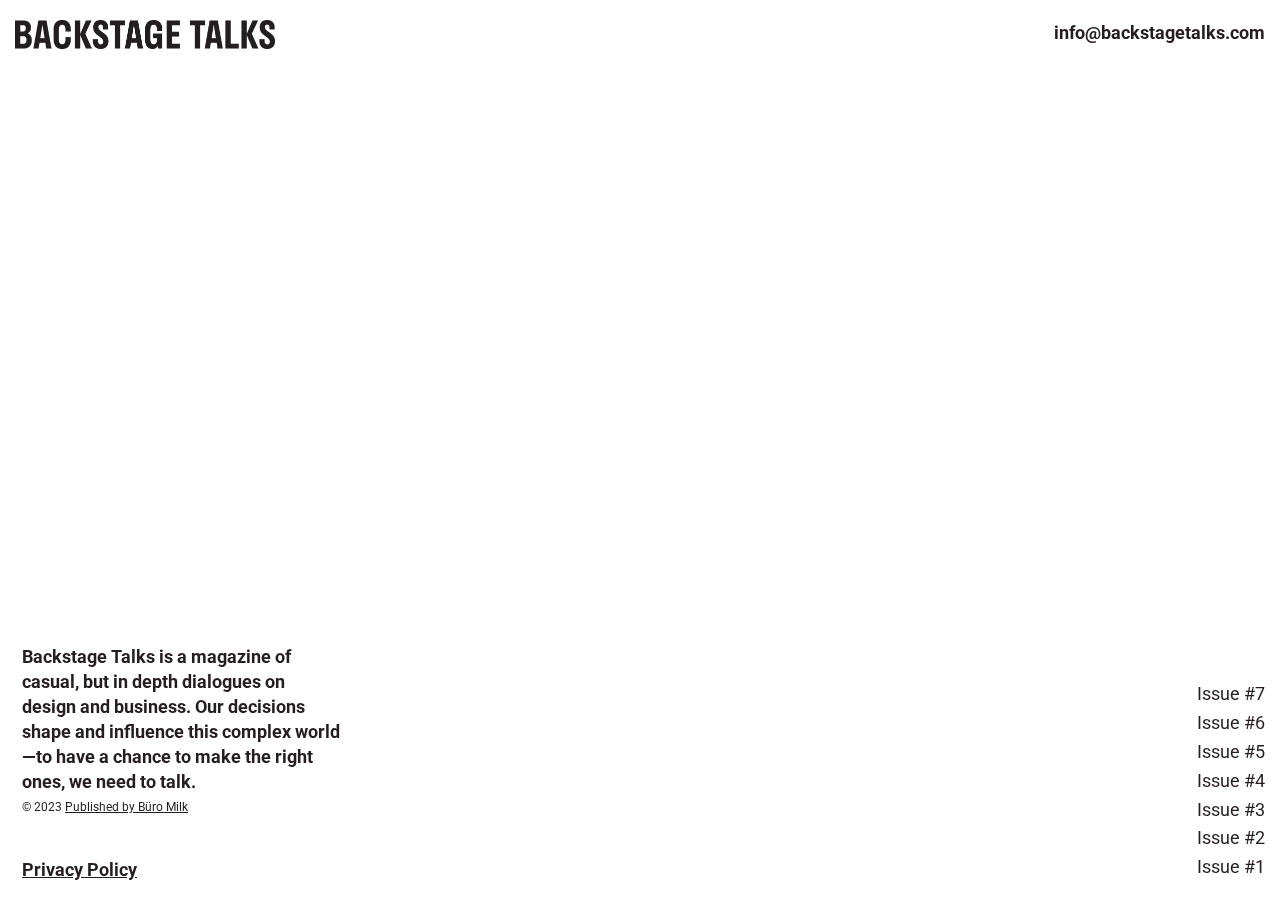
==== index.html @ e9040530 "first commit" ====
<!DOCTYPE html>
<html>

<head>
    <meta charset="UTF-8">
    <title>Backstage Talks Magazine</title>
    <meta name="viewport" content="width=device-width, initial-scale=1" />
    <link rel="stylesheet" href="index.css">
    <link rel="preconnect" href="https://fonts.googleapis.com">
    <link rel="preconnect" href="https://fonts.gstatic.com" crossorigin>
    <link href="https://fonts.googleapis.com/css2?family=Roboto:wght@400;700&display=swap" rel="stylesheet">
</head>

<body>
    <div class="logo">
        <img src="backstage_talks_logo.png" alt="Logo">
    </div>
    <div class="contact">
        <a href="#">info@backstagetalks.com</a>
    </div>
    <div class="description">
        <p>Backstage Talks is a magazine of casual, but in depth dialogues on design and business. Our decisions shape
            and
            influence this complex world—to have a chance to make the right ones, we need to talk.</p>

        <span class="copyright">© 2023 <a href="http://milk.sk/" target="_blank">Published by Büro Milk</a></span>
        <br>
        <br>
        <br>
        <a href="/privacy.html">Privacy Policy</a>
    </div>
    <div>
        <ul class="menu">
            <li><a href="#" class="menulink">Issue #7</a></li>
            <li><a class="menulink">Issue #6</a></li>
            <li><a class="menulink">Issue #5</a></li>
            <li><a class="menulink">Issue #4</a></li>
            <li><a class="menulink">Issue #3</a></li>
            <li><a class="menulink">Issue #2</a></li>
            <li><a class="menulink">Issue #1</a></li>

        </ul>
    </div>


</body>

</html>

<!-- <p><a href="#C4">Jump to Chapter 4</a></p>
<p><a href="#C8">Jump to Chapter 10</a></p>
<a href="./privacy.html">Contact</a>

<h2>Chapter 1</h2>
<p>This chapter explains ba bla bla</p>

<h2>Chapter 2</h2>
<p>This chapter explains ba bla bla</p>

<h2>Chapter 3</h2>
<p>This chapter explains ba bla bla</p>

<h2 id="C4">Chapter 4</h2>
<p>This chapter explains ba bla bla</p>

<h2>Chapter 5</h2>
<p>This chapter explains ba bla bla</p>

<h2>Chapter 6</h2>
<p>This chapter explains ba bla bla</p>

<h2>Chapter 7</h2>
<p>This chapter explains ba bla bla</p>

<h2 id="C8">Chapter 8</h2>
<p>This chapter explains ba bla bla</p>

<h2>Chapter 9</h2>
<p>This chapter explains ba bla bla</p> -->
---- index.css ----
* {
  margin: 0;
  padding: 0;
  border: 0;
  box-sizing: border-box;
}

body {
  font-family: "Roboto", sans-serif;
  color: #251d20;
  font-size: 18px;
}
a {
  color: #251d20;
  text-decoration: underline;
}

.logo {
  position: fixed;
  top: 0;
  left: 15px;
  padding-top: 20px;
}

.logo img {
  width: 260px;
  height: auto;
}

.contact {
  position: fixed;
  text-align: right;
  right: 15px;
  top: 20px;
}
.contact a {
  text-decoration: none;
}

.description {
  position: fixed;
  bottom: 18px;
  left: 22px;
  width: 320px;
  margin-top: 0;
}

.contact,
.description p,
br + a {
  font-weight: 700;
  line-height: 25px;
}

.copyright {
  font-size: 12px;
  font-weight: 400;
}

.menu {
  position: fixed;
  bottom: 18px;
  right: 15px;
  width: 200px;
  text-align: right;
  list-style: none;
  line-height: 1.6;
}

.menu a {
  text-decoration: none;
}
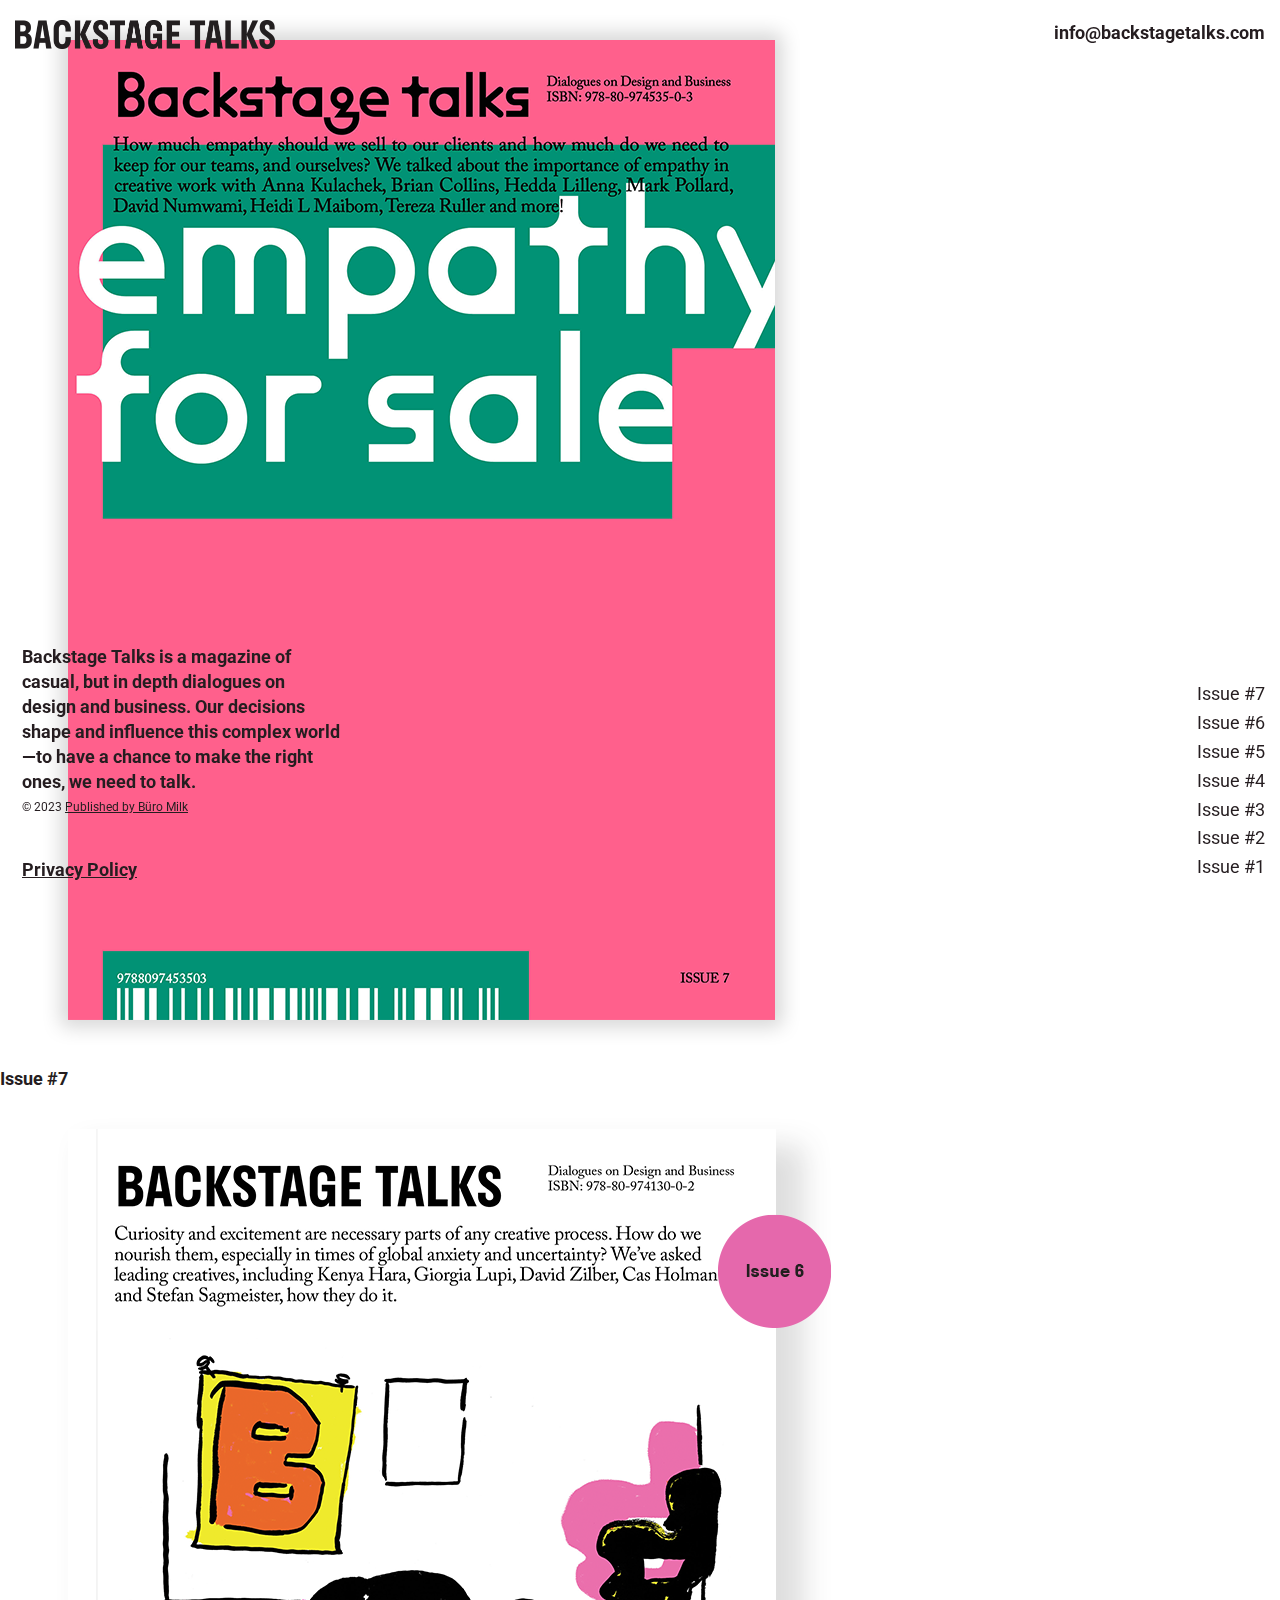
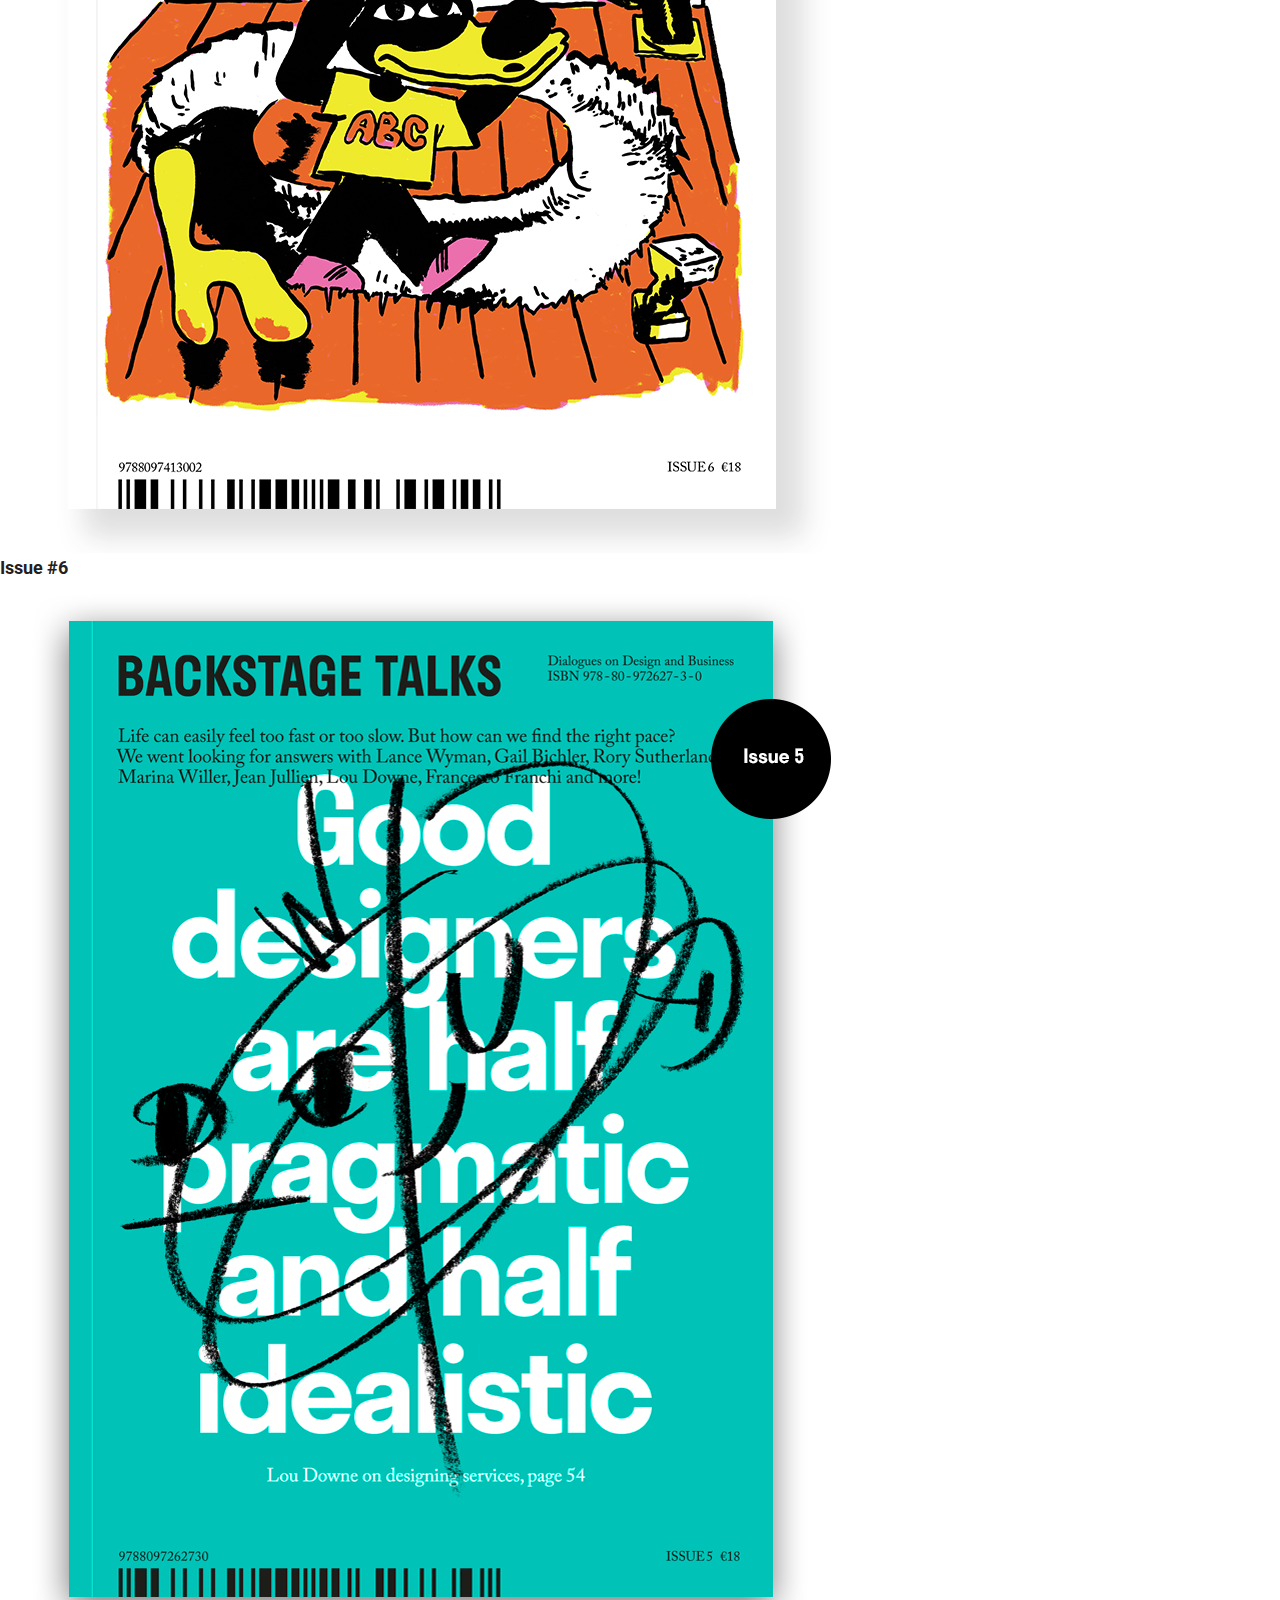
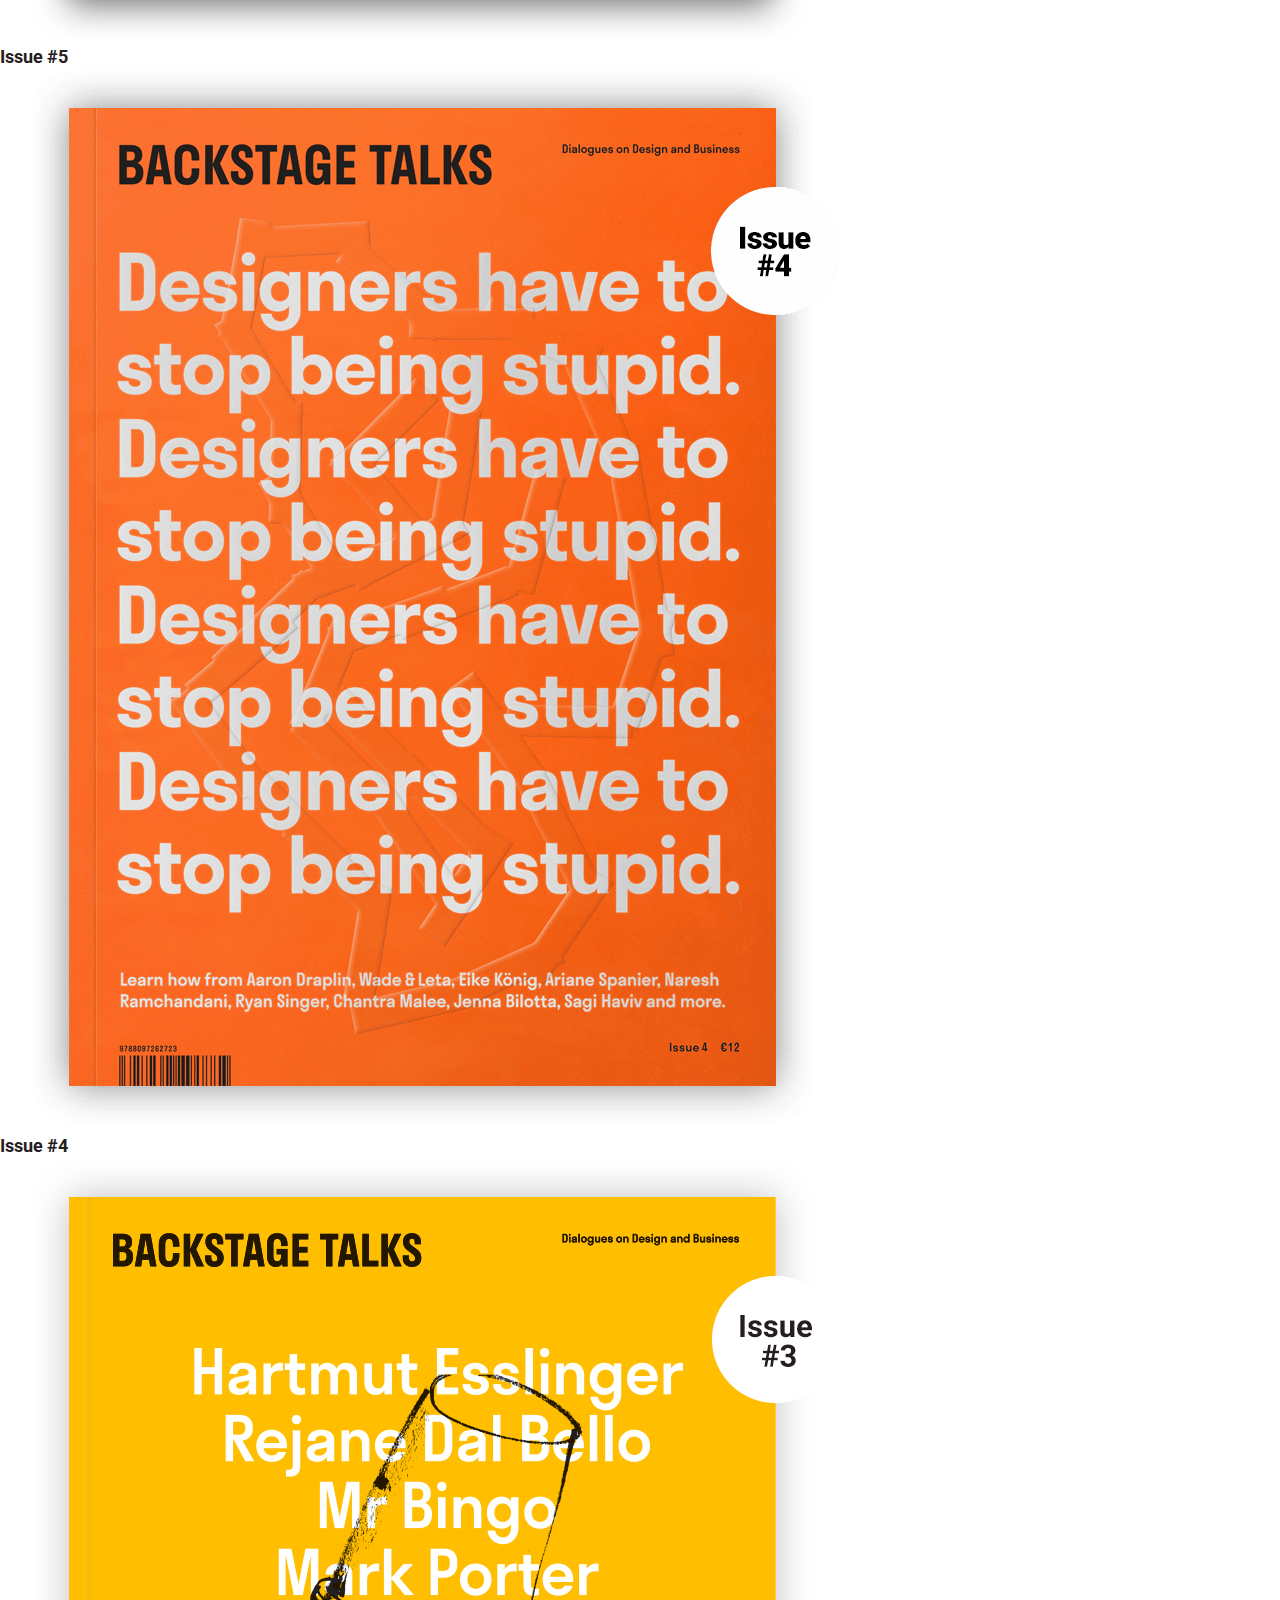
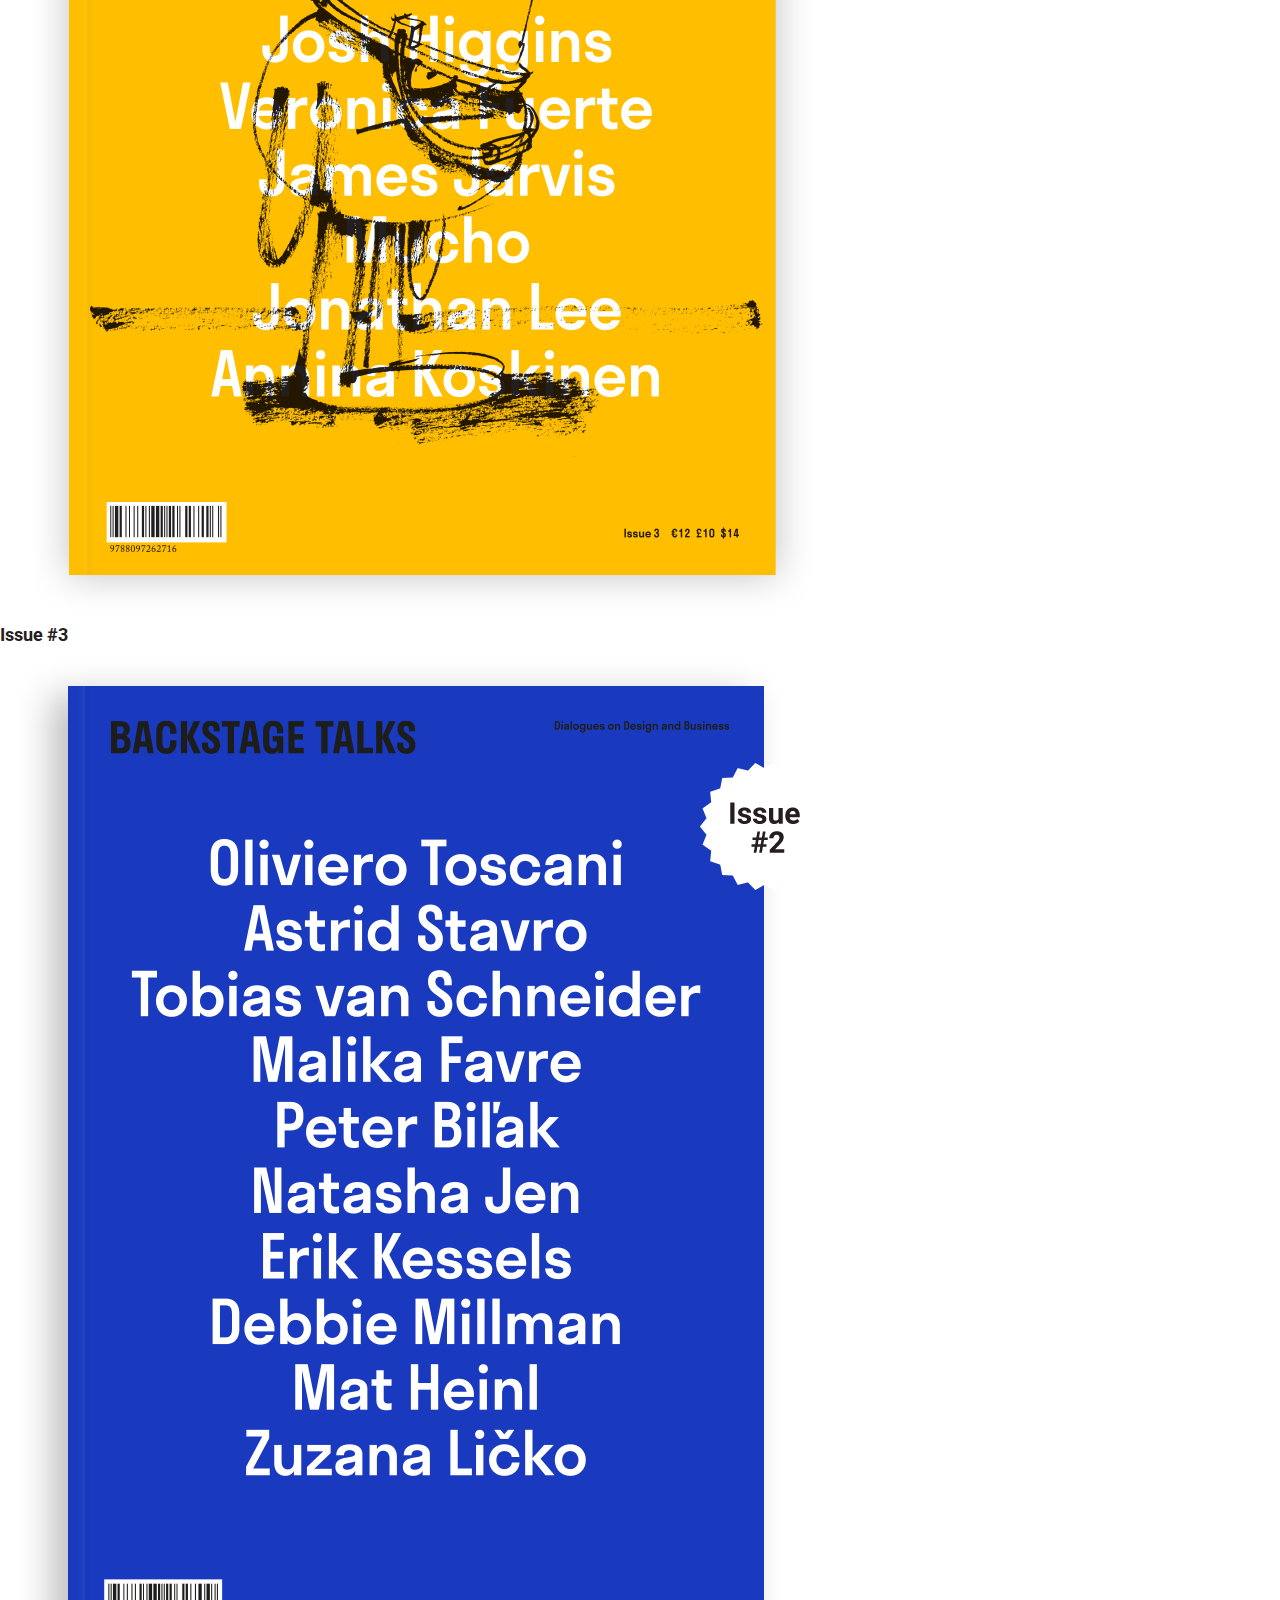
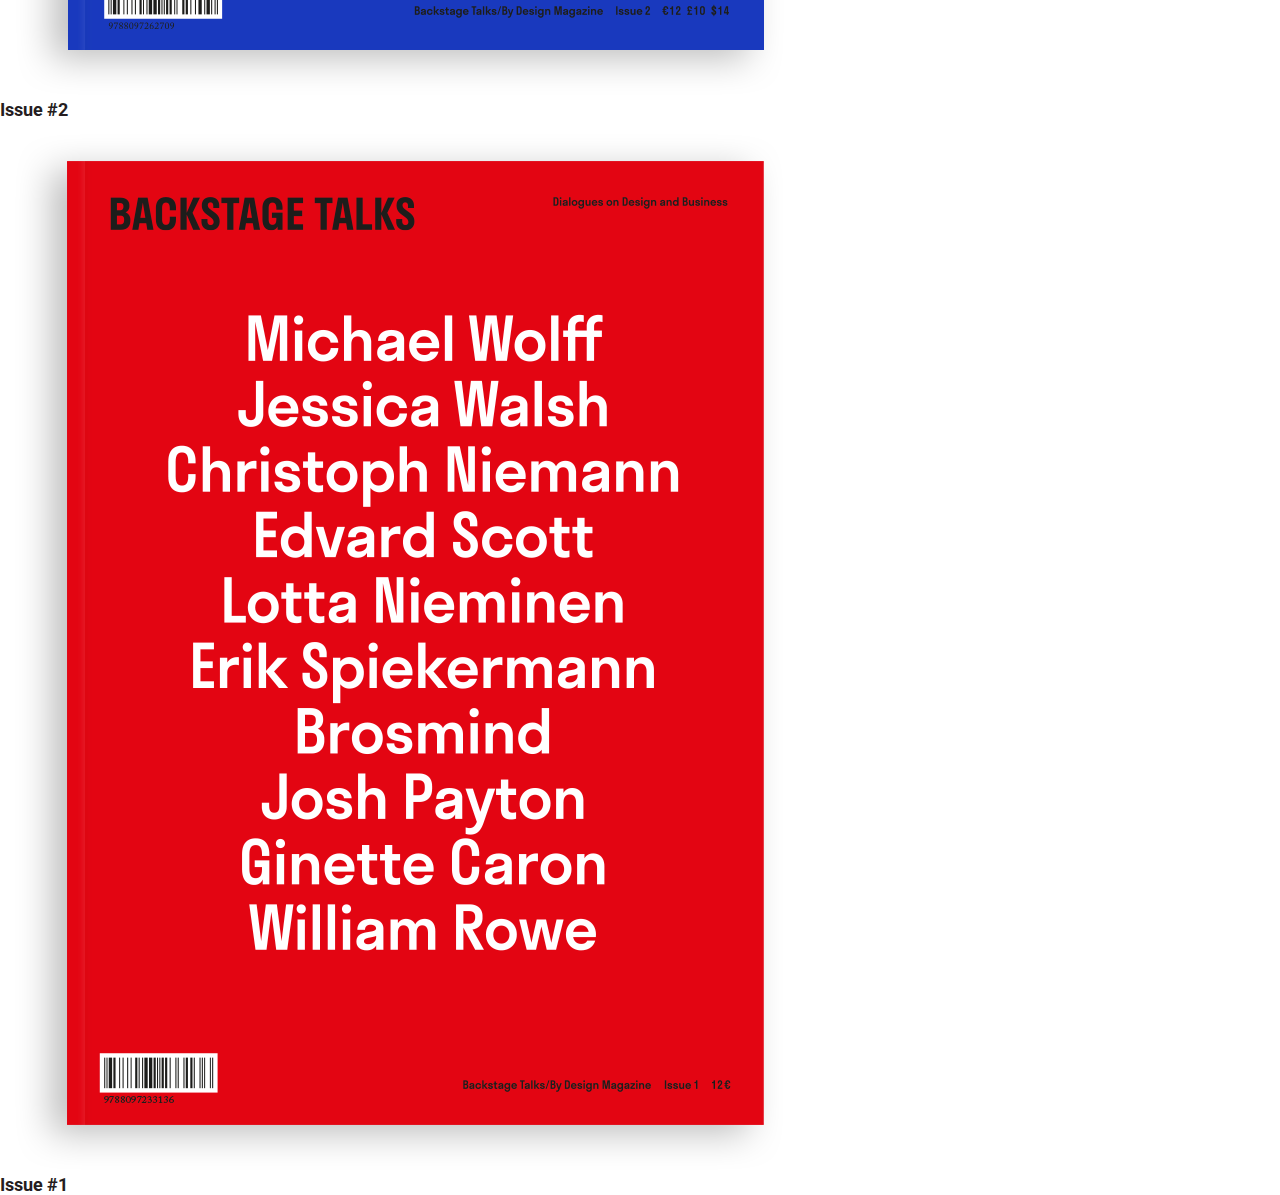
==== commit 808076c2: "main content added" ====
--- a/index.html
+++ b/index.html
@@ -13,7 +13,7 @@
 
 <body>
     <div class="logo">
-        <img src="backstage_talks_logo.png" alt="Logo">
+        <img src="images/backstage_talks_logo.png" alt="Logo">
     </div>
     <div class="contact">
         <a href="#">info@backstagetalks.com</a>
@@ -22,7 +22,6 @@
         <p>Backstage Talks is a magazine of casual, but in depth dialogues on design and business. Our decisions shape
             and
             influence this complex world—to have a chance to make the right ones, we need to talk.</p>
-
         <span class="copyright">© 2023 <a href="http://milk.sk/" target="_blank">Published by Büro Milk</a></span>
         <br>
         <br>
@@ -31,49 +30,50 @@
     </div>
     <div>
         <ul class="menu">
-            <li><a href="#" class="menulink">Issue #7</a></li>
-            <li><a class="menulink">Issue #6</a></li>
-            <li><a class="menulink">Issue #5</a></li>
-            <li><a class="menulink">Issue #4</a></li>
-            <li><a class="menulink">Issue #3</a></li>
-            <li><a class="menulink">Issue #2</a></li>
-            <li><a class="menulink">Issue #1</a></li>
+            <li><a href="#issue7" class="menulink">Issue #7</a></li>
+            <li><a href="#issue6" class="menulink">Issue #6</a></li>
+            <li><a href="#issue5" class="menulink">Issue #5</a></li>
+            <li><a onclick="asd()">Issue #4</a></li>
+            <li><a href="#issue3" class="menulink">Issue #3</a></li>
+            <li><a href="#issue2" class="menulink">Issue #2</a></li>
+            <li><a href="#issue1" class="menulink">Issue #1</a></li>
 
         </ul>
     </div>
 
+    <div class="container">
+        <section class="cover bir" id="issue7" data-color="white">
+            <img class="cover-img" src="images/backstagetalks_cover_issue_7.png" alt="Backstage talks Issue 7">
+            <h4>Issue #7</h4>
+        </section>
+        <section class="cover iki" id="issue6" data-color="red">
+            <img class="cover-img" src="images/backstagetalks_cover_issue_6.png" alt="Backstage talks Issue 6">
+            <h4>Issue #6</h4>
+        </section>
+        <section class="cover" id="issue5" data-color="green">
+            <img class="cover-img" src="images/backstagetalks_cover_issue_5.png" alt="Backstage talks Issue 5">
+            <h4>Issue #5</h4>
+        </section>
+        <section class="cover" id="issue4">
+            <img class="cover-img" src="images/backstagetalks_cover_issue_4.png" alt="Backstage talks Issue 4">
+            <h4>Issue #4</h4>
+        </section>
+        <section class="cover" id="issue3">
+            <img class="cover-img" src="images/backstagetalks_cover_issue_3.png" alt="Backstage talks Issue 3">
+            <h4>Issue #3</h4>
+        </section>
+        <section class="cover" id="issue2">
+            <img class="cover-img" src="images/backstagetalks_cover_issue_2.png" alt="Backstage talks Issue 2">
+            <h4>Issue #2</h4>
+        </section>
+        <section class="cover" id="issue1">
+            <img class="cover-img" src="images/backstagetalks_cover_issue_1.png" alt="Backstage talks Issue 1">
+            <h4>Issue #1</h4>
+        </section>
+    </div>
+
+    <script src="index.js"></script>
 
 </body>
 
-</html>
-
-<!-- <p><a href="#C4">Jump to Chapter 4</a></p>
-<p><a href="#C8">Jump to Chapter 10</a></p>
-<a href="./privacy.html">Contact</a>
-
-<h2>Chapter 1</h2>
-<p>This chapter explains ba bla bla</p>
-
-<h2>Chapter 2</h2>
-<p>This chapter explains ba bla bla</p>
-
-<h2>Chapter 3</h2>
-<p>This chapter explains ba bla bla</p>
-
-<h2 id="C4">Chapter 4</h2>
-<p>This chapter explains ba bla bla</p>
-
-<h2>Chapter 5</h2>
-<p>This chapter explains ba bla bla</p>
-
-<h2>Chapter 6</h2>
-<p>This chapter explains ba bla bla</p>
-
-<h2>Chapter 7</h2>
-<p>This chapter explains ba bla bla</p>
-
-<h2 id="C8">Chapter 8</h2>
-<p>This chapter explains ba bla bla</p>
-
-<h2>Chapter 9</h2>
-<p>This chapter explains ba bla bla</p> -->+</html>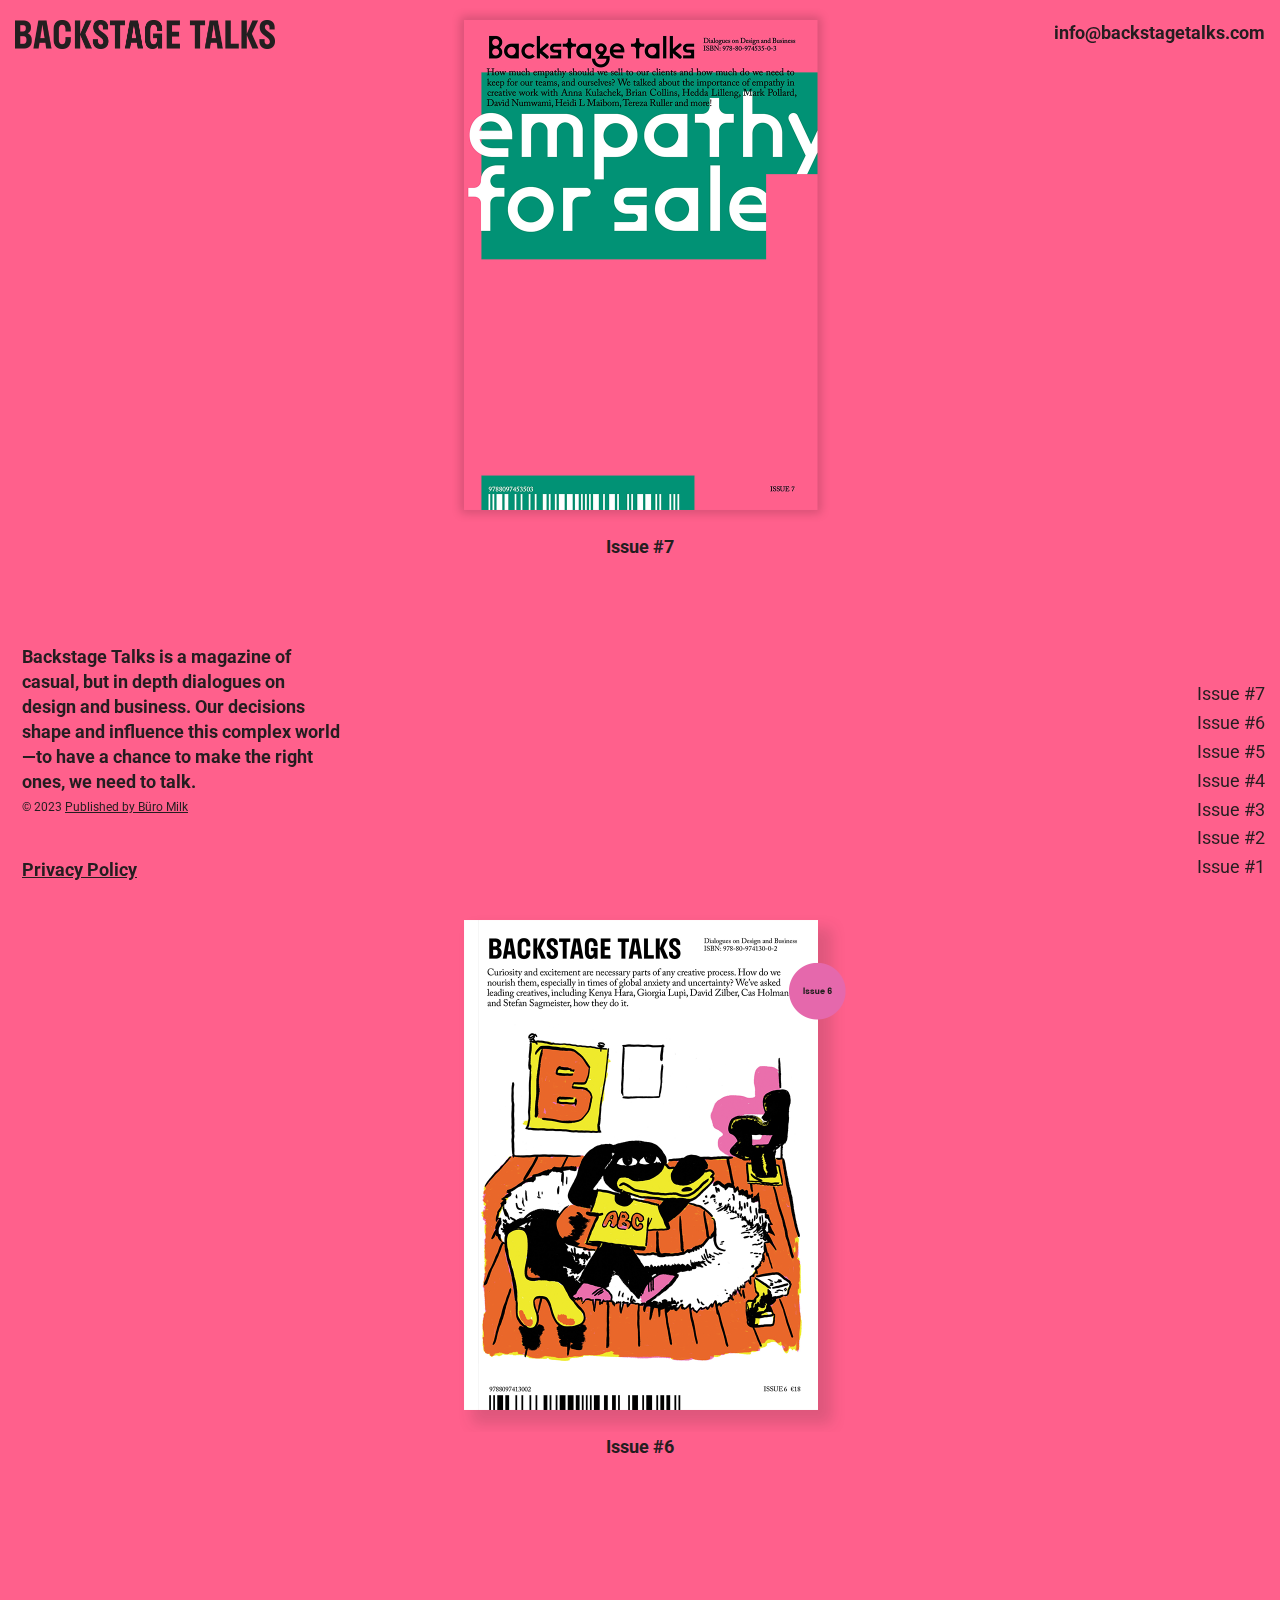
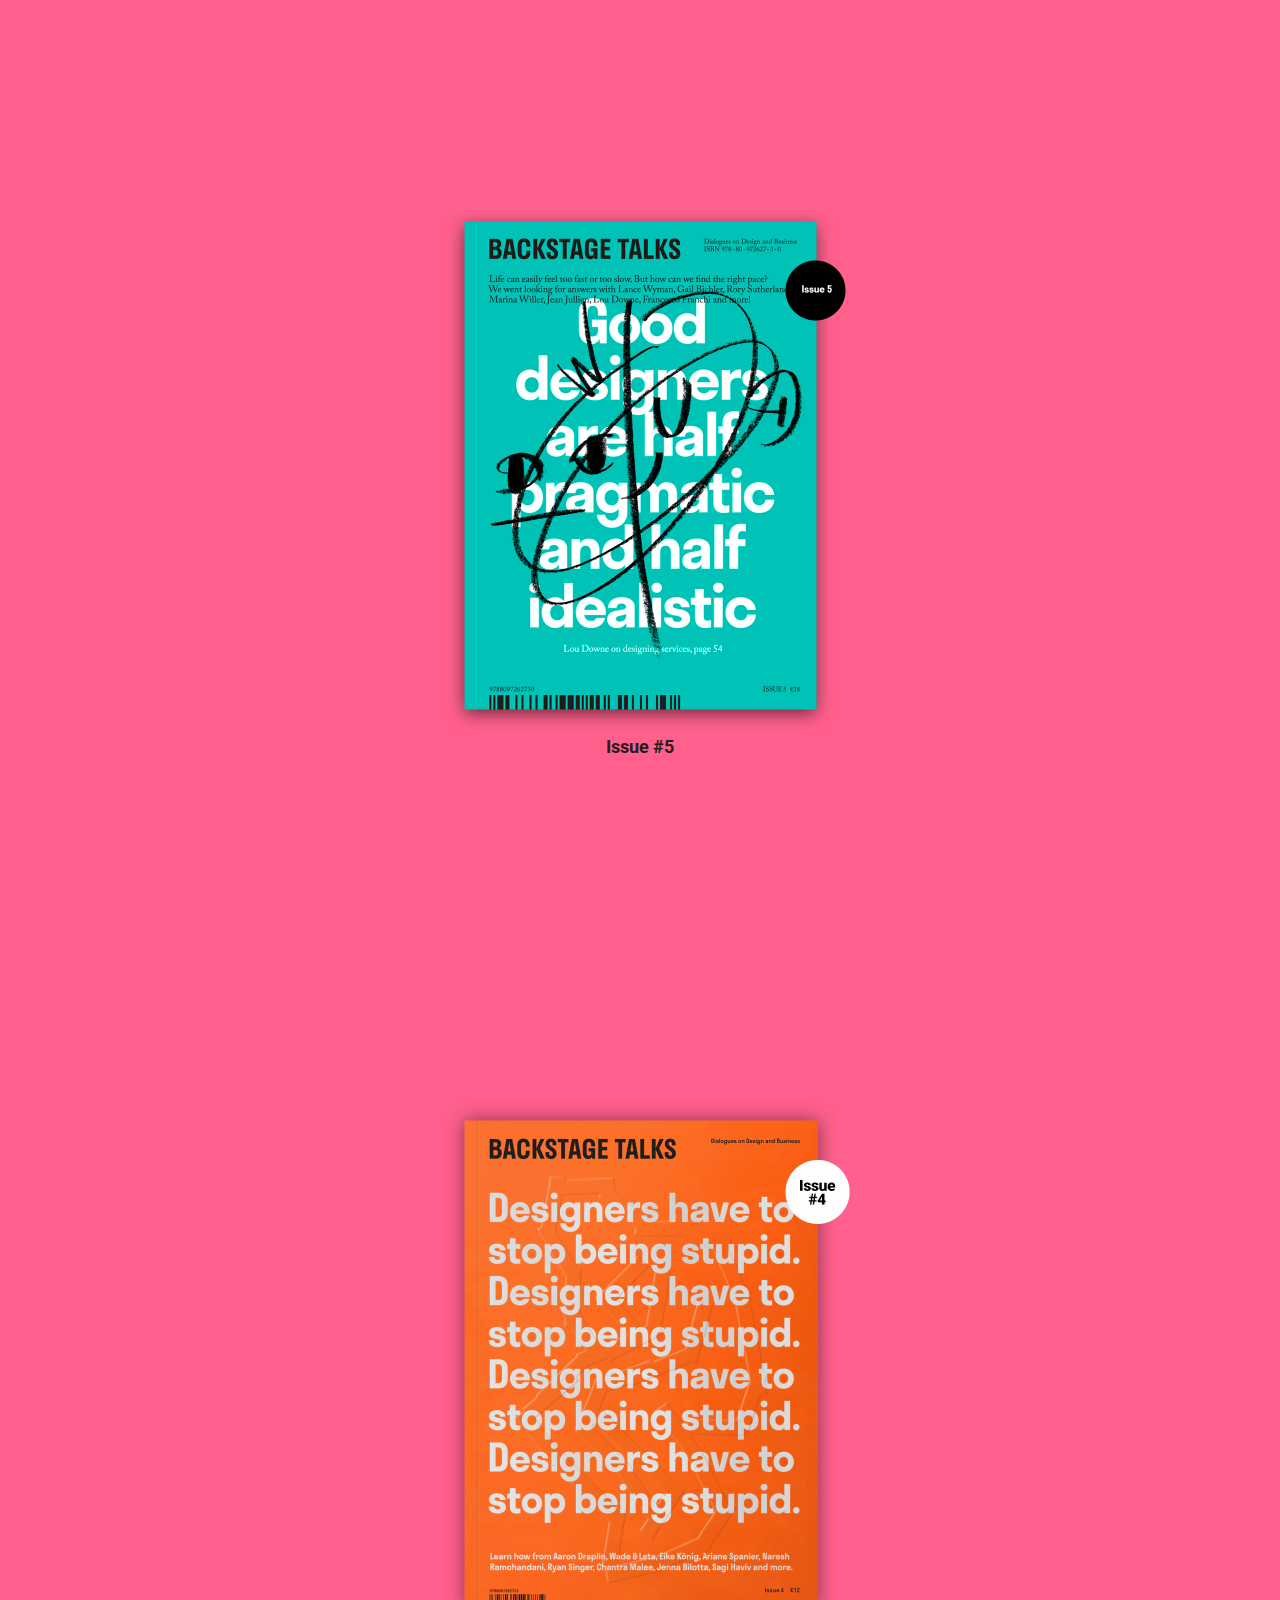
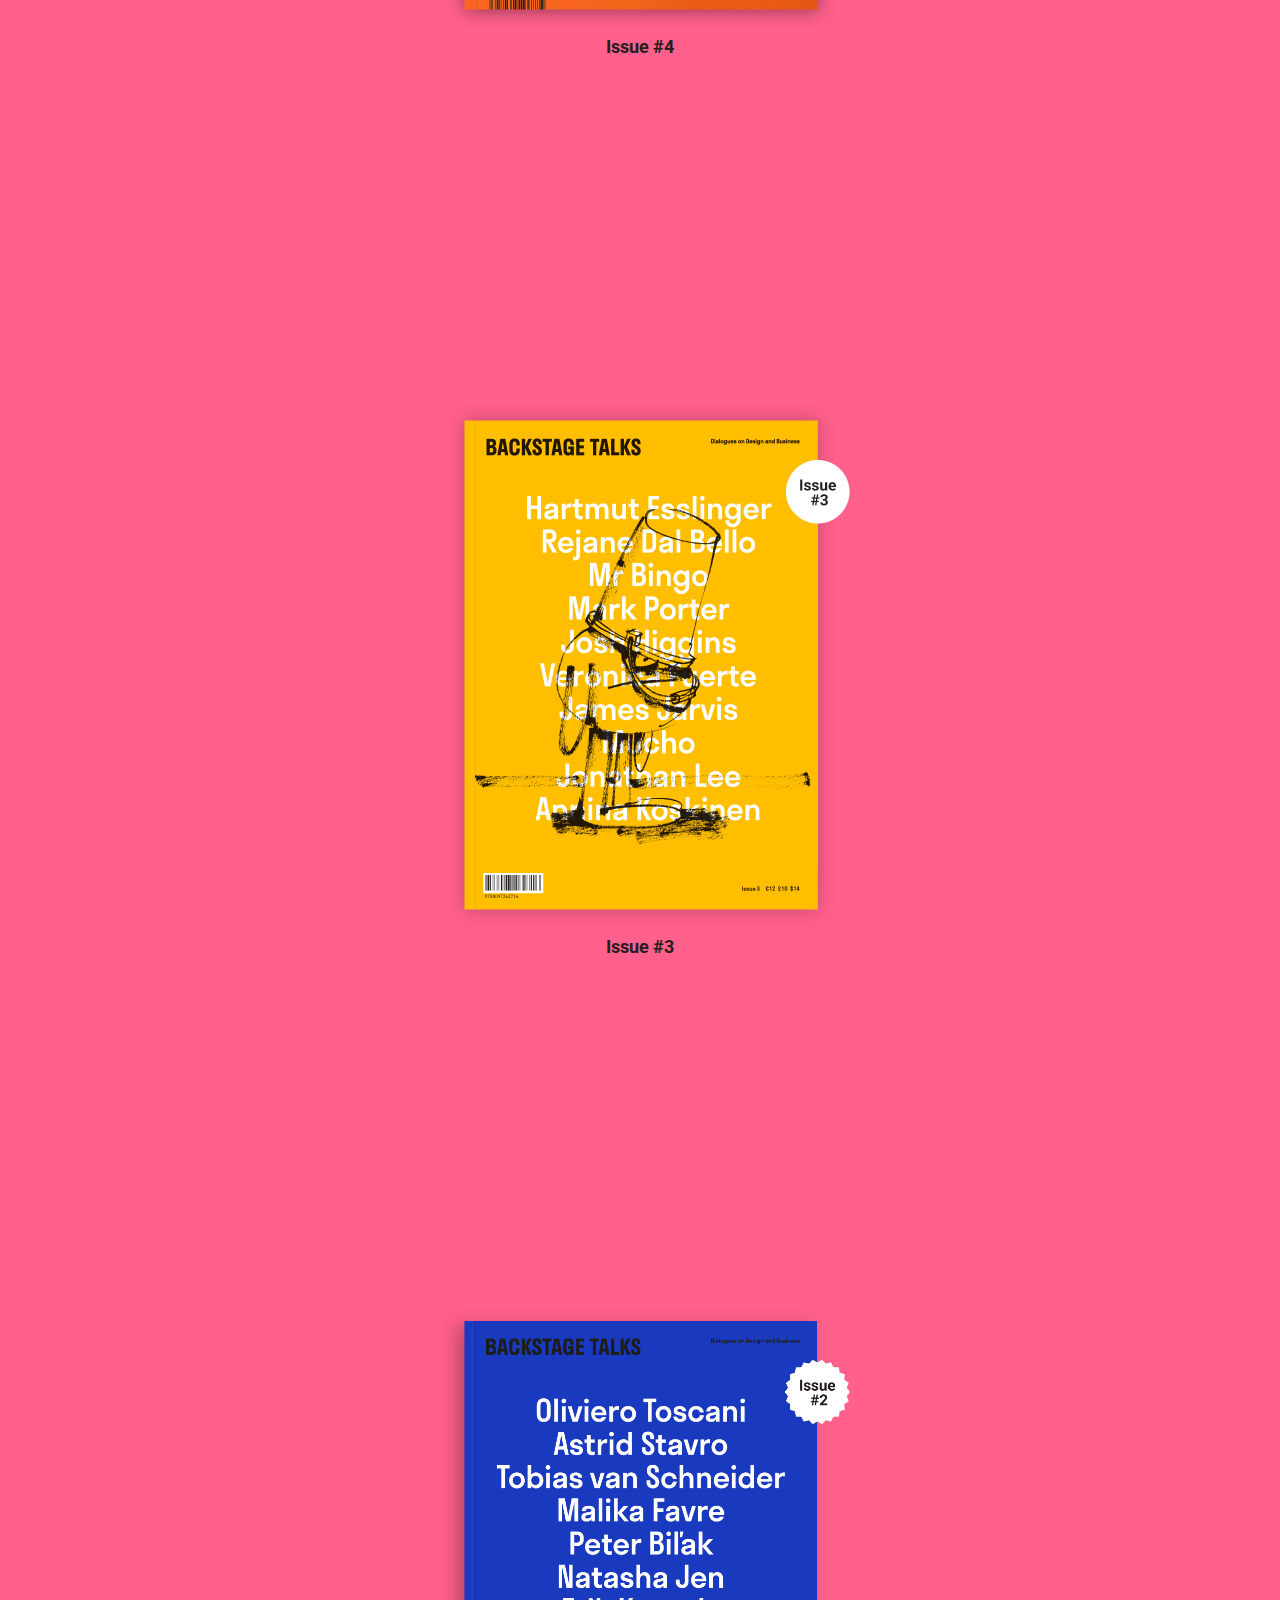
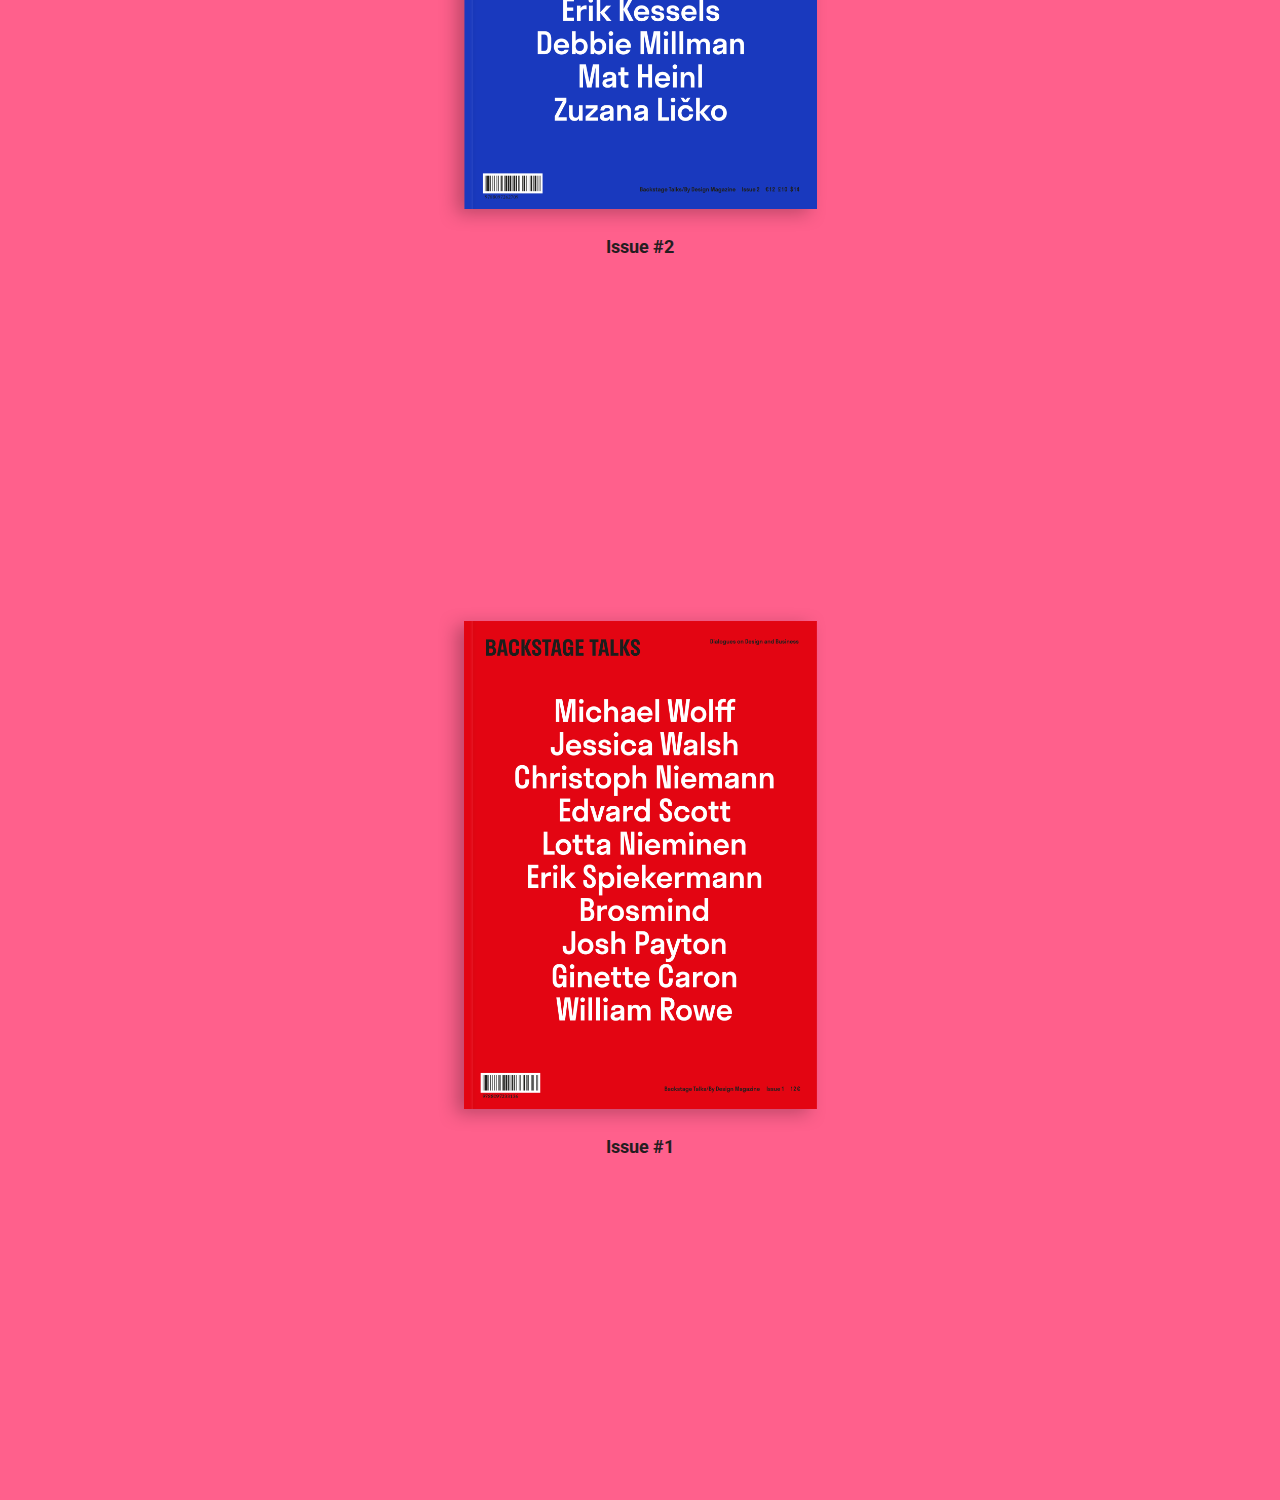
==== commit 60cd21fd: "data-color added for covers" ====
--- a/index.html
+++ b/index.html
@@ -42,31 +42,31 @@
     </div>
 
     <div class="container">
-        <section class="cover bir" id="issue7" data-color="white">
+        <section class="cover" id="issue7" data-color="#ff608c">
             <img class="cover-img" src="images/backstagetalks_cover_issue_7.png" alt="Backstage talks Issue 7">
             <h4>Issue #7</h4>
         </section>
-        <section class="cover iki" id="issue6" data-color="red">
+        <section class="cover" id="issue6" data-color="#fff">
             <img class="cover-img" src="images/backstagetalks_cover_issue_6.png" alt="Backstage talks Issue 6">
             <h4>Issue #6</h4>
         </section>
-        <section class="cover" id="issue5" data-color="green">
+        <section class="cover" id="issue5" data-color="#00c1b5">
             <img class="cover-img" src="images/backstagetalks_cover_issue_5.png" alt="Backstage talks Issue 5">
             <h4>Issue #5</h4>
         </section>
-        <section class="cover" id="issue4">
+        <section class="cover" id="issue4" data-color="#ff6519">
             <img class="cover-img" src="images/backstagetalks_cover_issue_4.png" alt="Backstage talks Issue 4">
             <h4>Issue #4</h4>
         </section>
-        <section class="cover" id="issue3">
+        <section class="cover" id="issue3" data-color="#ffbe00">
             <img class="cover-img" src="images/backstagetalks_cover_issue_3.png" alt="Backstage talks Issue 3">
             <h4>Issue #3</h4>
         </section>
-        <section class="cover" id="issue2">
+        <section class="cover" id="issue2" data-color="#1d3fbb">
             <img class="cover-img" src="images/backstagetalks_cover_issue_2.png" alt="Backstage talks Issue 2">
             <h4>Issue #2</h4>
         </section>
-        <section class="cover" id="issue1">
+        <section class="cover" id="issue1" data-color="#e30512">
             <img class="cover-img" src="images/backstagetalks_cover_issue_1.png" alt="Backstage talks Issue 1">
             <h4>Issue #1</h4>
         </section>
--- a/index.css
+++ b/index.css
@@ -3,12 +3,20 @@
   padding: 0;
   border: 0;
   box-sizing: border-box;
+  scroll-behavior: smooth;
+}
+
+html {
+  scroll-snap-type: y mandatory;
 }
 
 body {
   font-family: "Roboto", sans-serif;
   color: #251d20;
+  background-color: #ff608c;
   font-size: 18px;
+  transition: background-color 300ms ease-out 200ms;
+  overflow-x: hidden;
 }
 a {
   color: #251d20;
@@ -70,3 +78,17 @@
 .menu a {
   text-decoration: none;
 }
+
+/* Cover */
+/* @media (min-width: 992px) and (min-height: 650px) */
+
+.cover {
+  height: 100vh;
+  scroll-snap-align: start;
+  text-align: center;
+}
+
+.cover-img {
+  width: 420px;
+  height: 532px;
+}
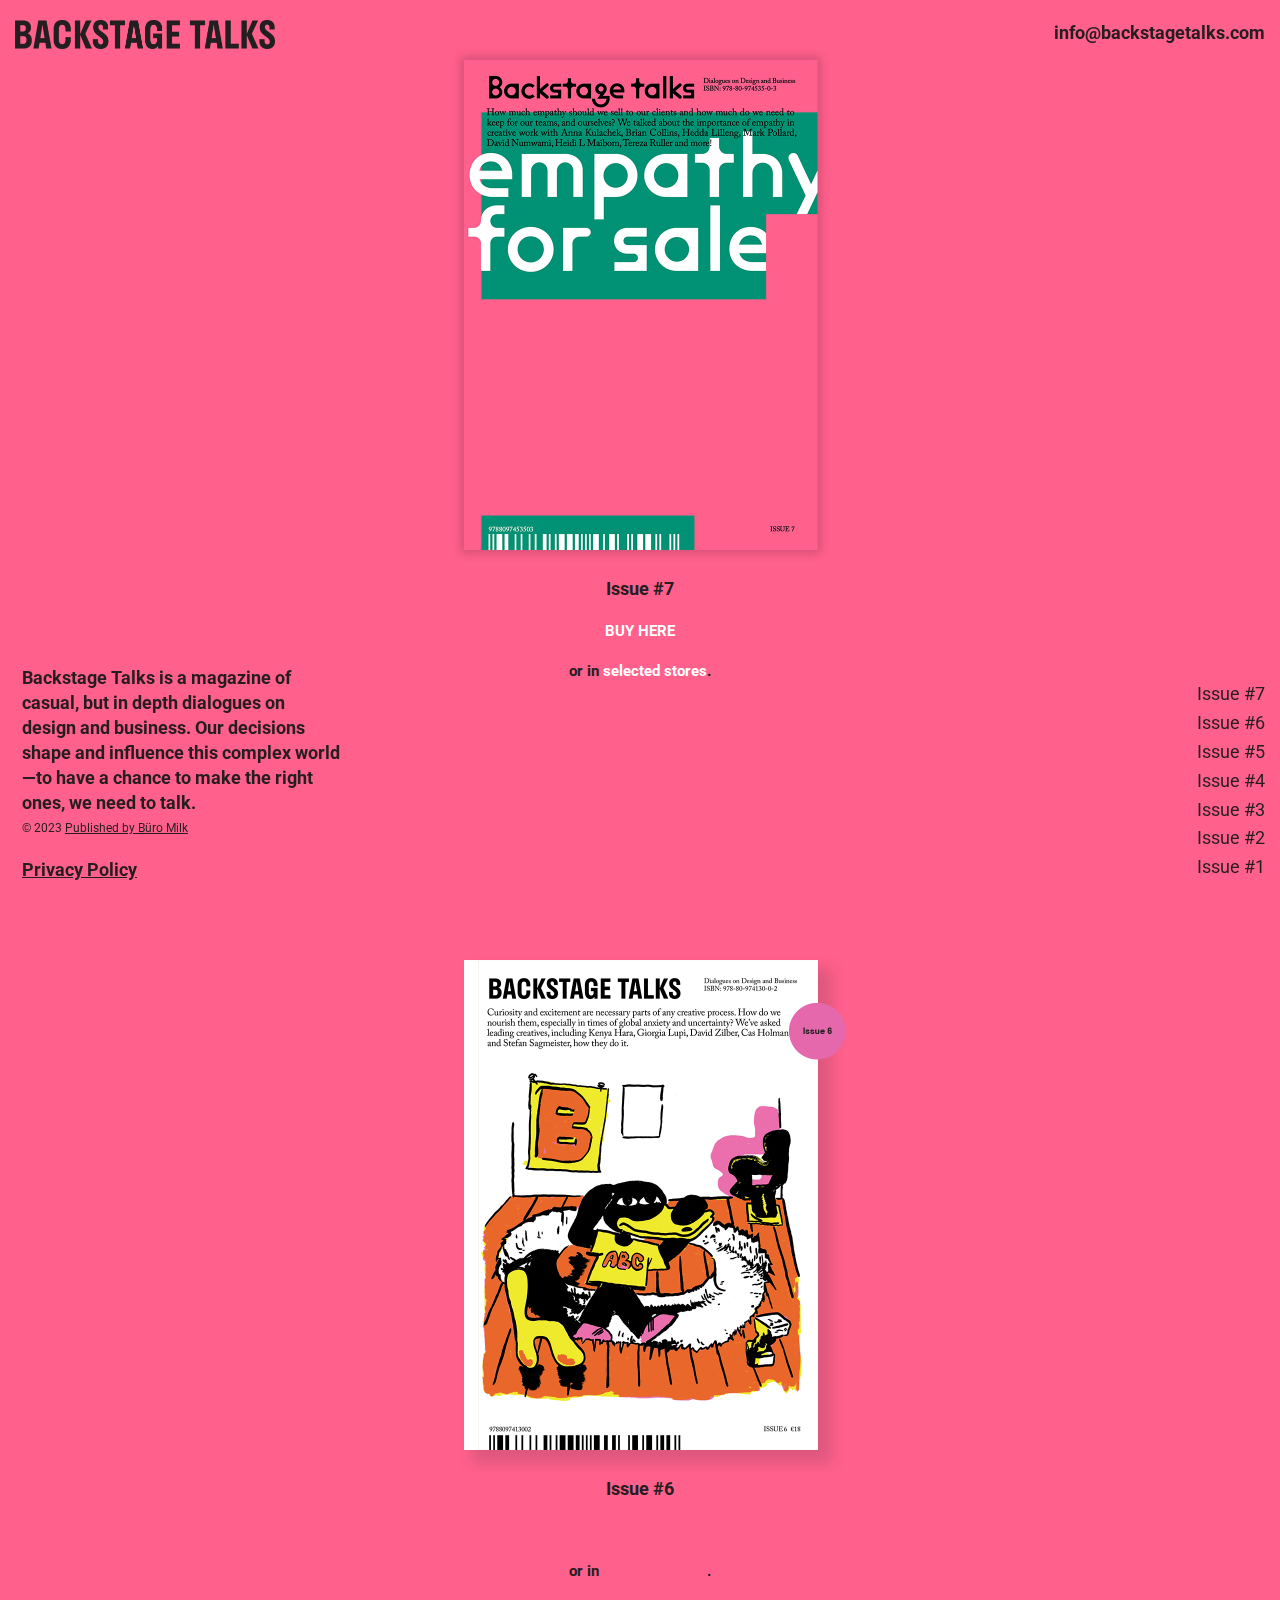
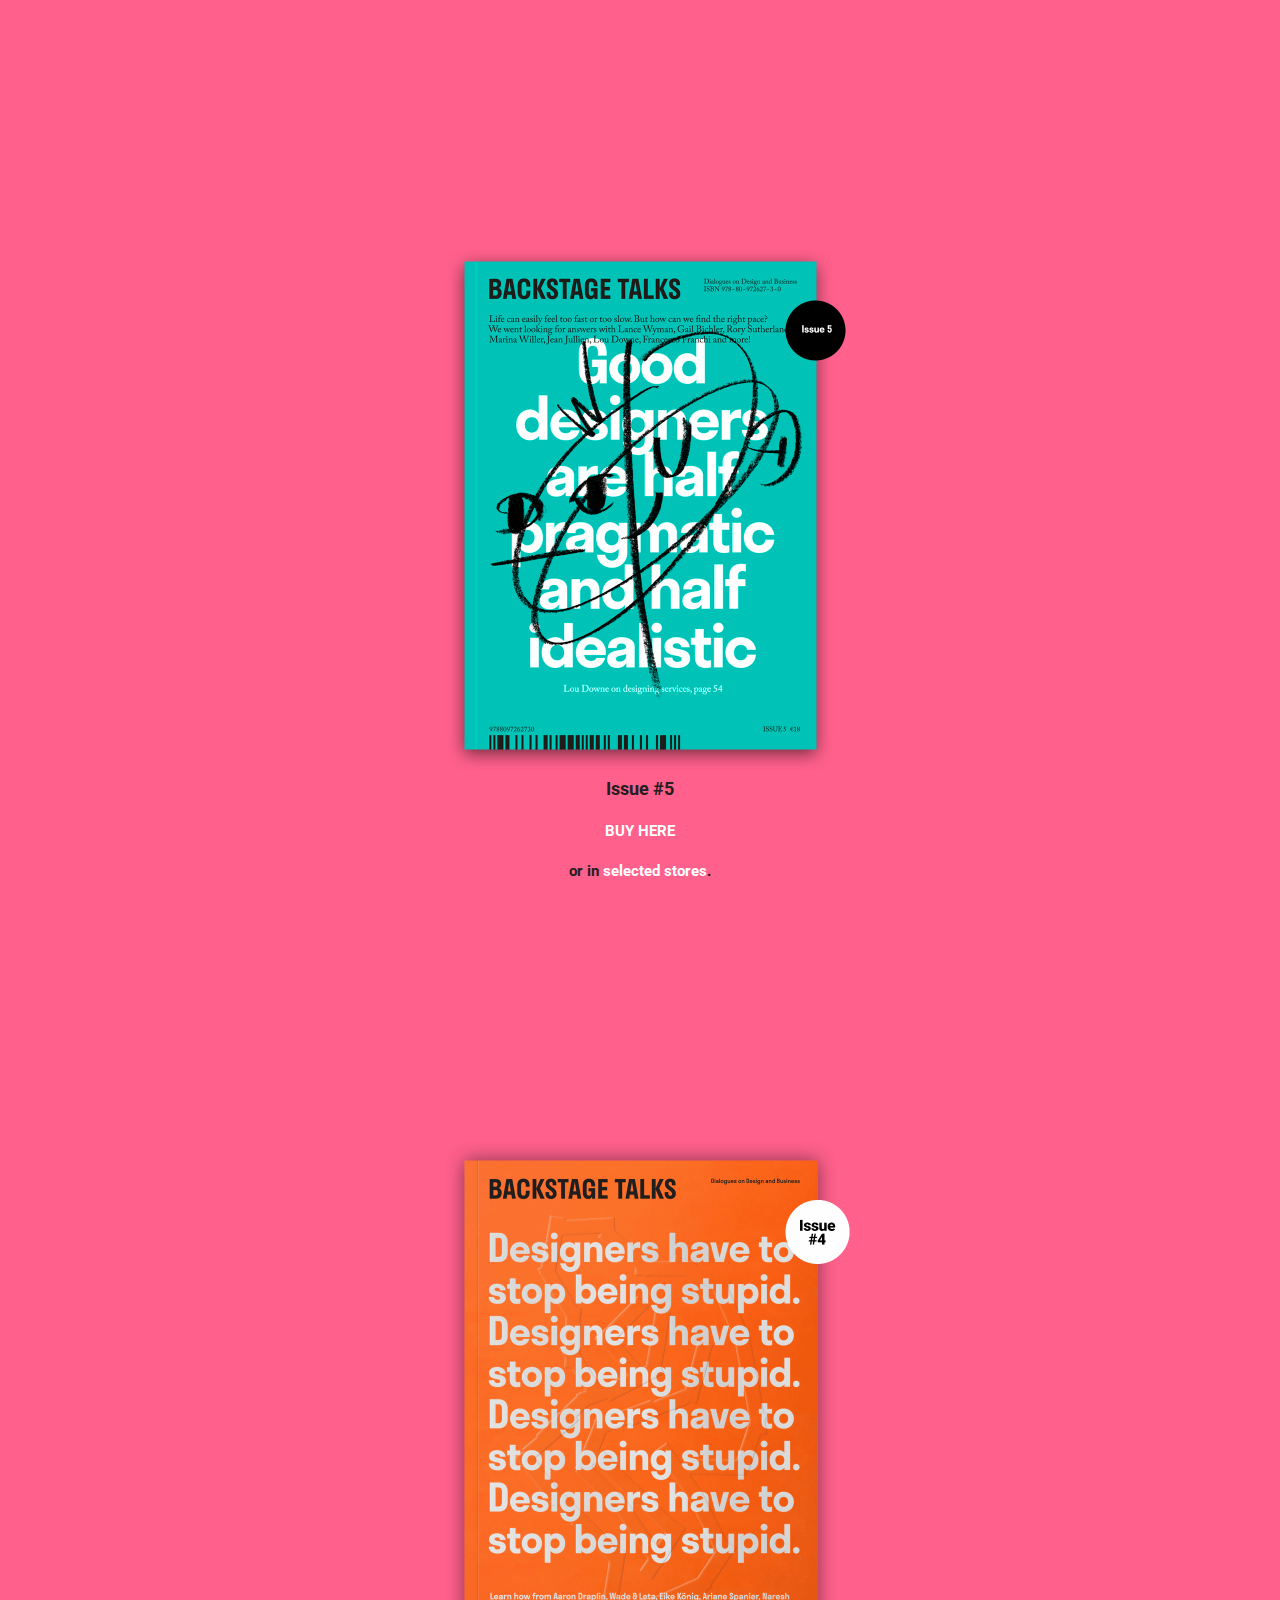
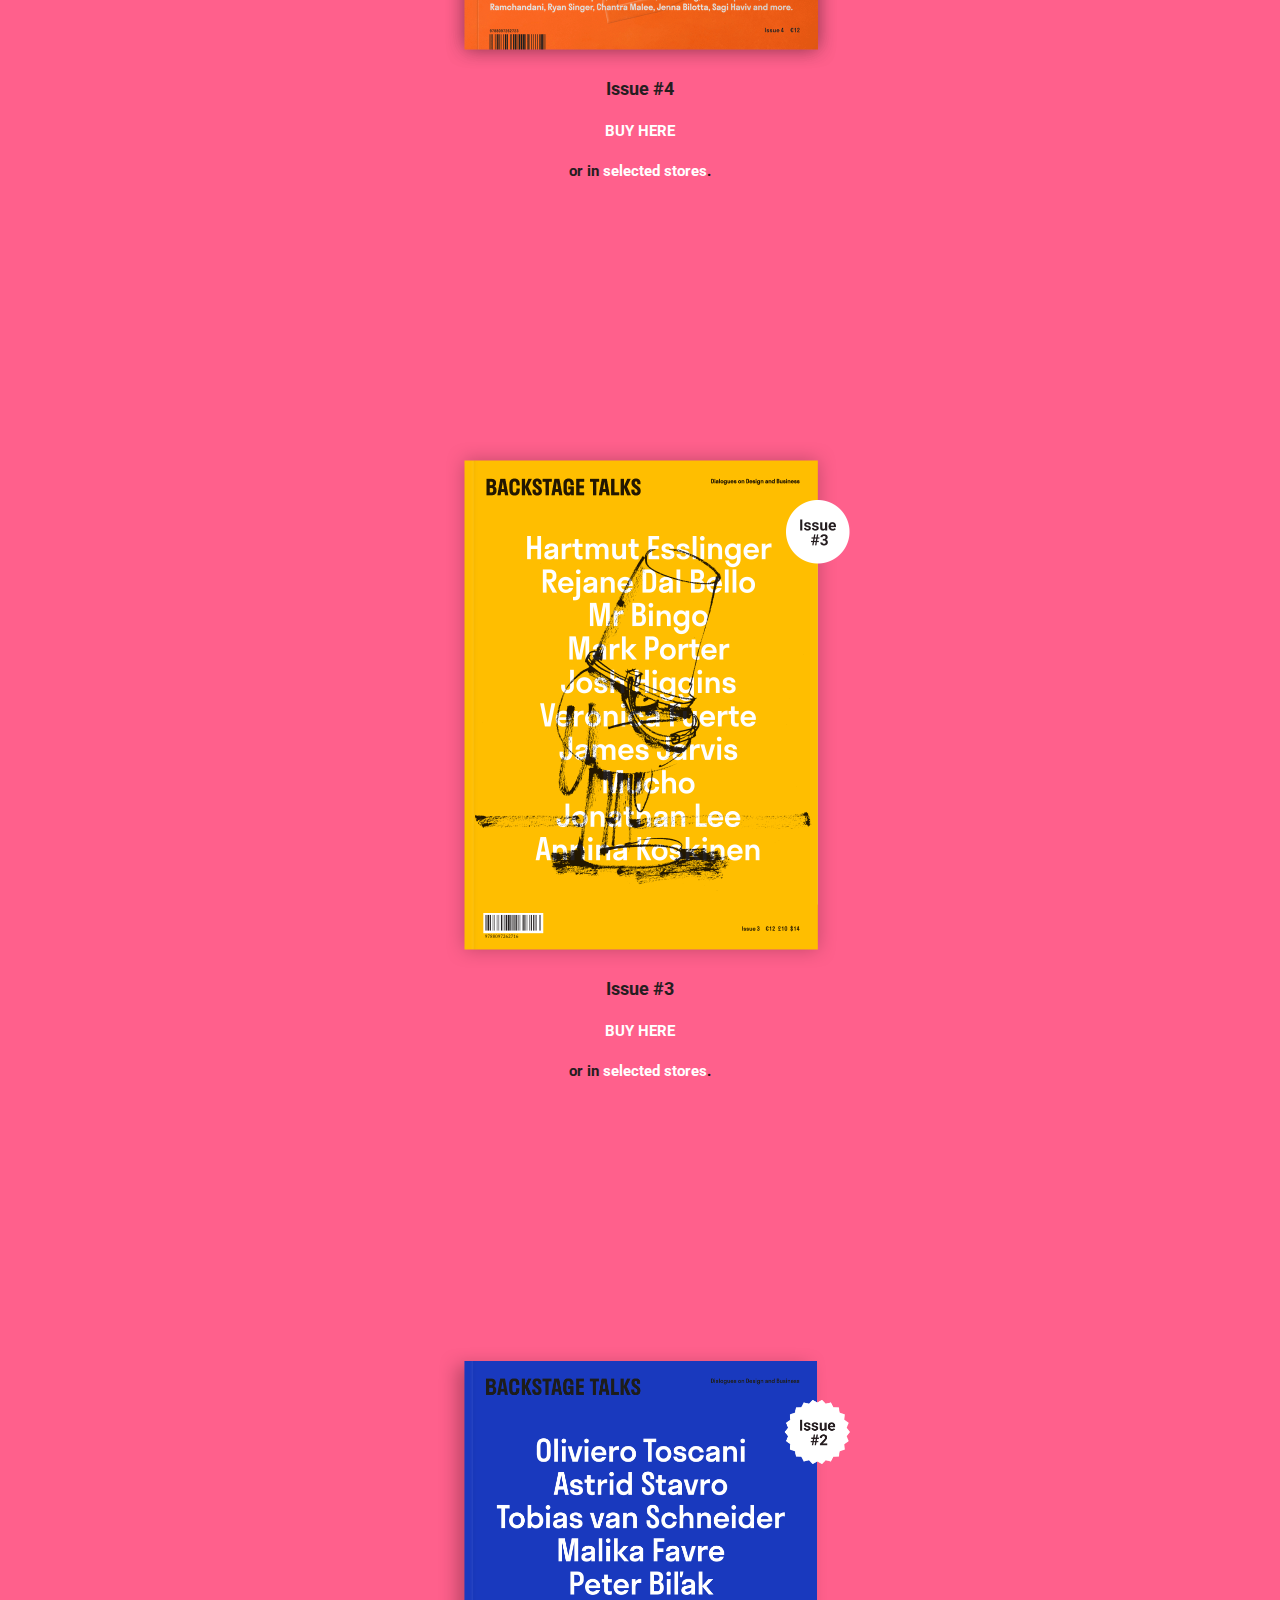
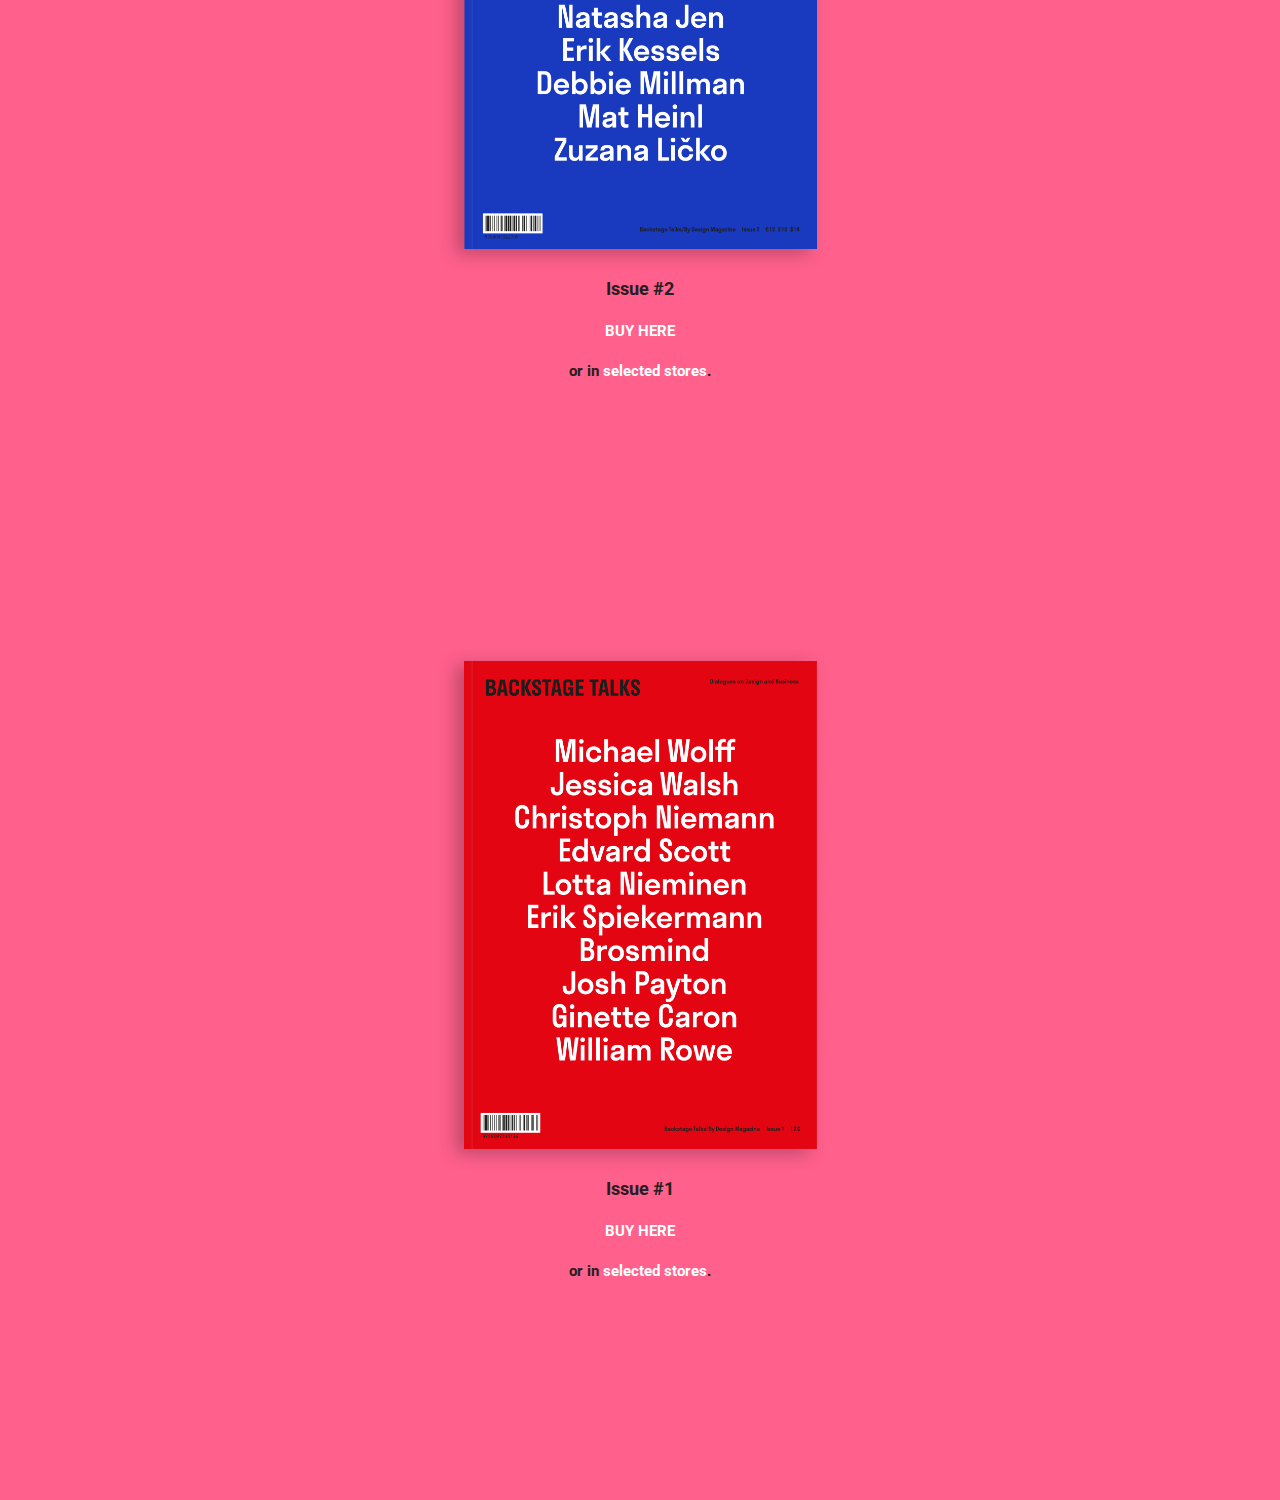
==== commit a30d8fa2: "new elements added in cover section" ====
--- a/index.html
+++ b/index.html
@@ -25,7 +25,6 @@
         <span class="copyright">© 2023 <a href="http://milk.sk/" target="_blank">Published by Büro Milk</a></span>
         <br>
         <br>
-        <br>
         <a href="/privacy.html">Privacy Policy</a>
     </div>
     <div>
@@ -33,7 +32,7 @@
             <li><a href="#issue7" class="menulink">Issue #7</a></li>
             <li><a href="#issue6" class="menulink">Issue #6</a></li>
             <li><a href="#issue5" class="menulink">Issue #5</a></li>
-            <li><a onclick="asd()">Issue #4</a></li>
+            <li><a href="#issue4" class="menulink">Issue #4</a></li>
             <li><a href="#issue3" class="menulink">Issue #3</a></li>
             <li><a href="#issue2" class="menulink">Issue #2</a></li>
             <li><a href="#issue1" class="menulink">Issue #1</a></li>
@@ -45,30 +44,44 @@
         <section class="cover" id="issue7" data-color="#ff608c">
             <img class="cover-img" src="images/backstagetalks_cover_issue_7.png" alt="Backstage talks Issue 7">
             <h4>Issue #7</h4>
+            <p class="cover-link"><a>BUY HERE</a></p>
+            <p class="cover-link">or in <a> selected stores</a>.</p>
         </section>
         <section class="cover" id="issue6" data-color="#fff">
             <img class="cover-img" src="images/backstagetalks_cover_issue_6.png" alt="Backstage talks Issue 6">
             <h4>Issue #6</h4>
+            <p class="cover-link"><a>BUY HERE</a></p>
+            <p class="cover-link">or in <a> selected stores</a>.</p>
         </section>
         <section class="cover" id="issue5" data-color="#00c1b5">
             <img class="cover-img" src="images/backstagetalks_cover_issue_5.png" alt="Backstage talks Issue 5">
             <h4>Issue #5</h4>
+            <p class="cover-link"><a>BUY HERE</a></p>
+            <p class="cover-link">or in <a> selected stores</a>.</p>
         </section>
         <section class="cover" id="issue4" data-color="#ff6519">
             <img class="cover-img" src="images/backstagetalks_cover_issue_4.png" alt="Backstage talks Issue 4">
             <h4>Issue #4</h4>
+            <p class="cover-link"><a>BUY HERE</a></p>
+            <p class="cover-link">or in <a> selected stores</a>.</p>
         </section>
         <section class="cover" id="issue3" data-color="#ffbe00">
             <img class="cover-img" src="images/backstagetalks_cover_issue_3.png" alt="Backstage talks Issue 3">
             <h4>Issue #3</h4>
+            <p class="cover-link"><a>BUY HERE</a></p>
+            <p class="cover-link">or in <a> selected stores</a>.</p>
         </section>
         <section class="cover" id="issue2" data-color="#1d3fbb">
             <img class="cover-img" src="images/backstagetalks_cover_issue_2.png" alt="Backstage talks Issue 2">
             <h4>Issue #2</h4>
+            <p class="cover-link"><a>BUY HERE</a></p>
+            <p class="cover-link">or in <a> selected stores</a>.</p>
         </section>
         <section class="cover" id="issue1" data-color="#e30512">
             <img class="cover-img" src="images/backstagetalks_cover_issue_1.png" alt="Backstage talks Issue 1">
             <h4>Issue #1</h4>
+            <p class="cover-link"><a>BUY HERE</a></p>
+            <p class="cover-link">or in <a> selected stores</a>.</p>
         </section>
     </div>
 
--- a/index.css
+++ b/index.css
@@ -15,9 +15,14 @@
   color: #251d20;
   background-color: #ff608c;
   font-size: 18px;
-  transition: background-color 300ms ease-out 200ms;
+  transition: all 1.15s ease;
   overflow-x: hidden;
 }
+
+body::-webkit-scrollbar {
+  display: none;
+}
+
 a {
   color: #251d20;
   text-decoration: underline;
@@ -45,12 +50,20 @@
   text-decoration: none;
 }
 
+.contact a:hover {
+  text-decoration: underline;
+}
+
 .description {
   position: fixed;
   bottom: 18px;
   left: 22px;
   width: 320px;
   margin-top: 0;
+}
+
+.description a:hover {
+  text-decoration: none;
 }
 
 .contact,
@@ -79,16 +92,44 @@
   text-decoration: none;
 }
 
+.menu a:hover {
+  text-decoration: underline;
+}
+
 /* Cover */
 /* @media (min-width: 992px) and (min-height: 650px) */
+/* 992 den küçüklerde scroll snapi kaldır */
+/* mobilde ve tablette kenradaki yazıları kaldır*/
+/* readme de unofficial olduğunu belirt*/
 
 .cover {
   height: 100vh;
+  padding-top: 2.5rem;
   scroll-snap-align: start;
   text-align: center;
+}
+.cover > *:not(:first-child) {
+  margin-top: 0;
+  margin-bottom: 1em;
+  line-height: 25px;
 }
 
 .cover-img {
   width: 420px;
   height: 532px;
 }
+
+.cover-link {
+  font-size: 15px;
+  font-weight: 700;
+}
+
+.cover-link a {
+  padding-top: 3px;
+  text-decoration: none;
+  color: #fff;
+}
+
+#issue6 a {
+  color: #ff608c;
+}
